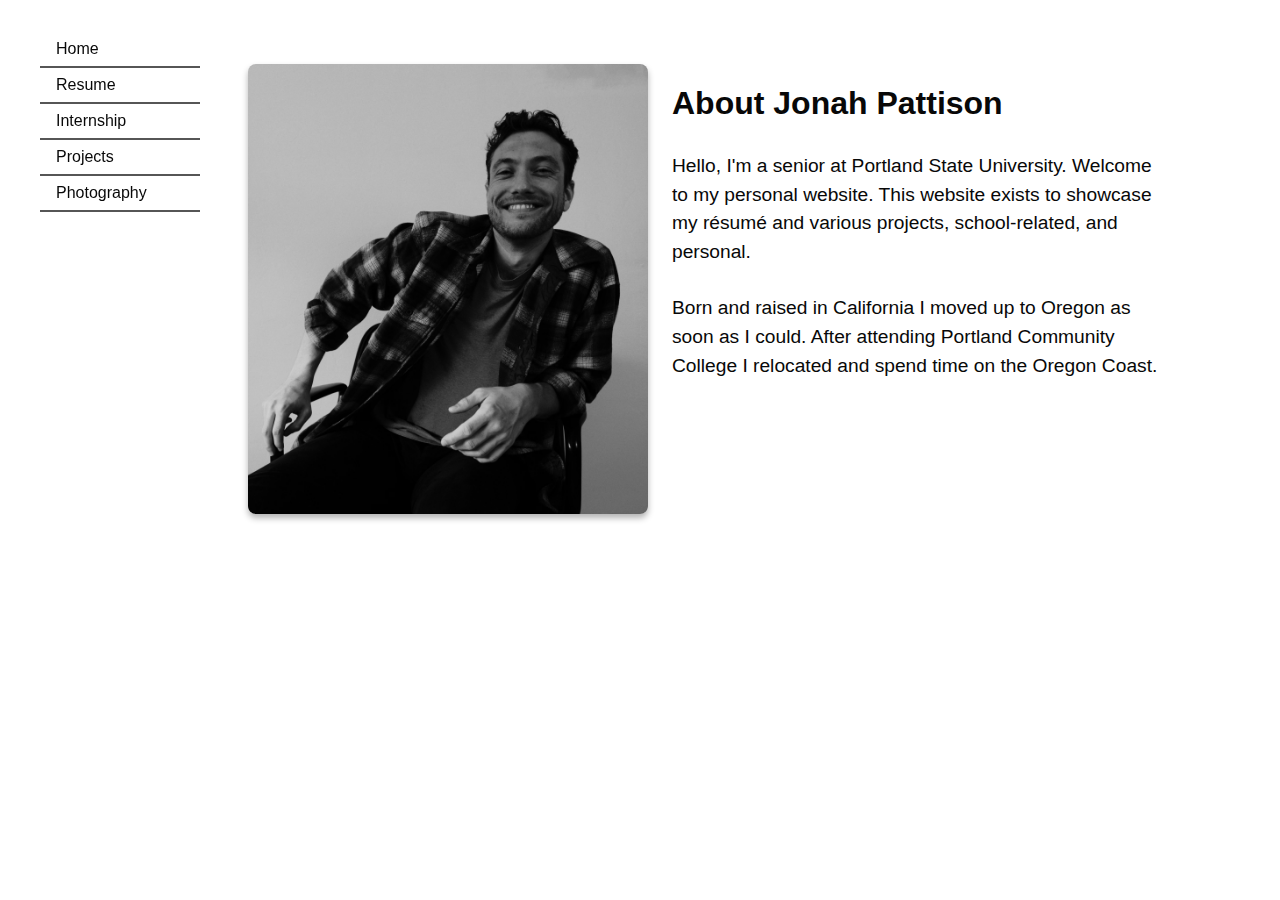
==== index.html @ e7f9ceef "uploading current state and resume.pdf for further testing" ====
<!DOCTYPE html>
<html lang="en">
  <head>
    <meta charset="UTF-8" />
    <meta name="viewport" content="width=device-width, initial-scale=1.0" />
    <title>My Personal Website</title>
    <link rel="stylesheet" href="styles/main.css" />
    <script defer src="scripts/main.js"></script>
  </head>
  <body>
    <nav class="sidebar">
      <ul>
        <li><a href="index.html">Home</a></li>
        <li><a href="resume.html">Resume</a></li>
        <li><a href="internship.html">Internship</a></li>
        <li><a href="projects.html">Projects</a></li>
        <li><a href="photography.html">Photography</a></li>
      </ul>
    </nav>
    <main>
      <section class="content">
        <img
          class="bio_image"
          src="images/Jonah_B&W04_Original.jpg"
          alt="Black and white image of Jonah Pattison"
        />
        <section class="bio_section">
          <h1>About Jonah Pattison</h1>
          <p class="bio_text">
            Hello, I'm a senior at Portland State University. Welcome to my
            personal website. This website exists to showcase my résumé and
            various projects, school-related, and personal.
          </p>
          <p class="bio_text">
            Born and raised in California I moved up to Oregon as soon as I
            could. After attending Portland Community College I relocated and
            spend time on the Oregon Coast.
          </p>
        </section>
      </section>
    </main>
  </body>
</html>
---- styles/main.css ----
* {
  box-sizing: border-box;
}

:root {
  --black: #080808;
  --white: #fefefe;
  --gray: #565656;
  --gray-20: #ededf0;
  --light-gray: #f0f0f4;
  --sidebar-width: 200px;
}

body {
  margin: 0;
  font-family: "Open Sans", "Helvetica Neue", sans-serif;
  font-size: 1em;
  color: var(--black);
  background-image: url("../assets/paper_texture_1.jpg");
  background-size: cover;
  background-repeat: no-repeat;
  background-attachment: fixed;
}

/* side bar */
.sidebar {
  position: fixed;
  top: 0;
  left: 0;
  width: var(--sidebar-width);
  height: 100vh;
  display: flex;
  flex-direction: column;
  padding-top: 2rem;
}

.sidebar ul {
  list-style-type: none;
  margin: 0;
  padding: 1;
}

.sidebar li a {
  display: block;
  color: var(--black);
  padding: 0.5rem 1rem;
  text-align: left;
  text-decoration: none;
  border-bottom: 2px solid var(--gray);
  border-left: 0;
  border-right: 0;
  border-top: 0;
  position: relative;
  overflow: hidden;
  transition: color 0.3s ease;
}

.sidebar li a::before {
  content: "";
  position: absolute;
  top: 50%;
  left: -100%;
  width: 100%;
  height: 1.5rem;
  background-color: #cfff04;
  transform: translateY(-50%);
  z-index: -1;
  transition: left 0.3s ease;
}

.sidebar li a:hover {
  color: var(--black);
  font-size: 1.1em;
}

.sidebar li a:hover::before {
  left: 0;
}

/* Main Content */
.content {
  margin-left: calc(var(--sidebar-width) + 3rem);
  margin-top: 2rem;
  display: flex;
  align-items: flex-start;
  flex-wrap: wrap;
  padding-top: 2rem;
}

.bio_image {
  width: 400px;
  height: 450px;
  object-fit: cover;
  border-radius: 8px;
  box-shadow: 0 4px 6px rgba(0, 0, 0, 0.3);
  margin-right: 1.5rem;
}

.bio_section {
  display: flex;
  flex-direction: column;
  justify-content: flex-start;
  text-align: left;
  max-width: 600px;
  padding: 0;
}

.bio_text {
  margin-top: 0.5rem;
  font-size: 1.2em;
  line-height: 1.5;
  max-width: 500px;
}

/* pdf object container */
.pdfobject-container {
  height: 500px;
  border: 1px solid #ccc;
}
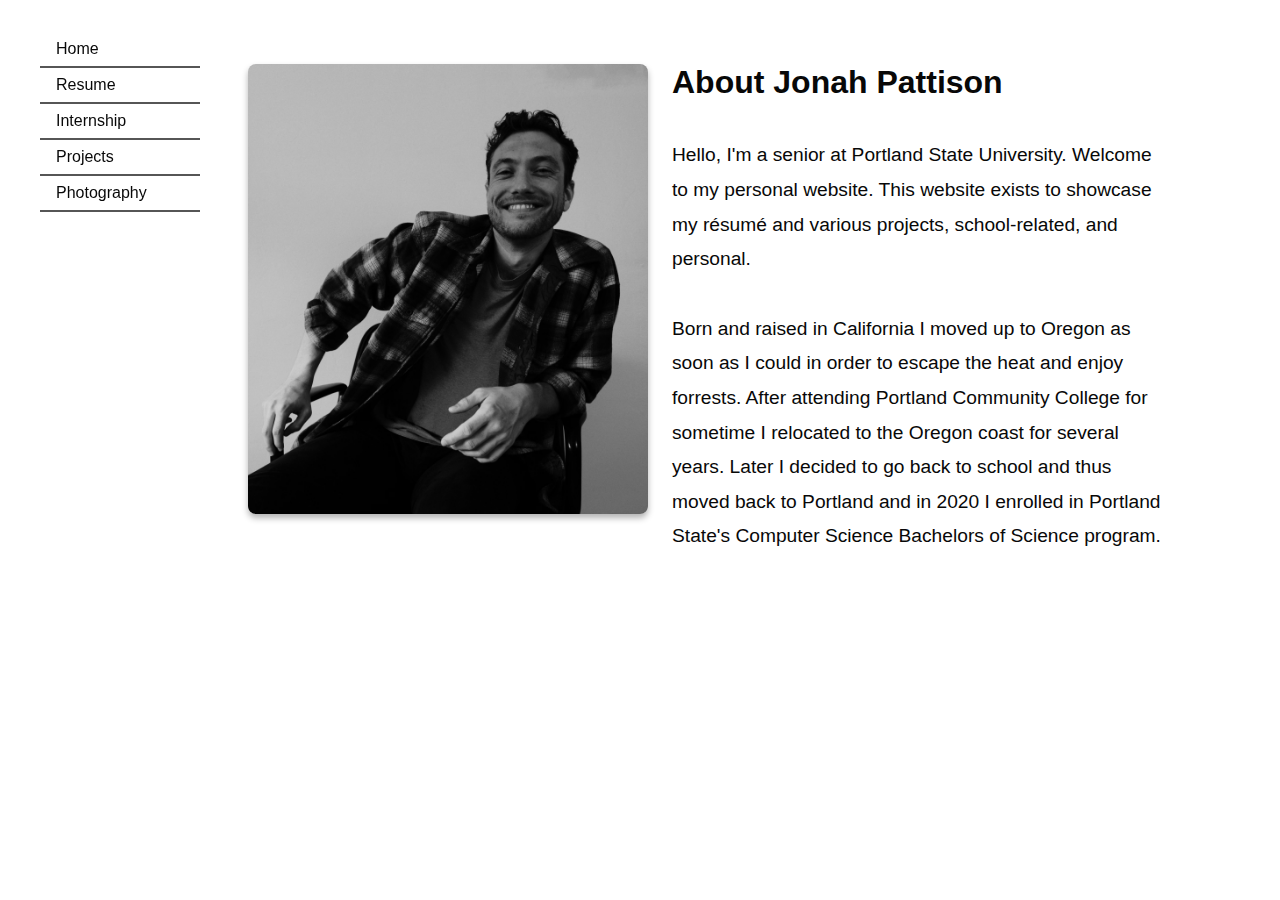
==== commit 11825f54: "completed projects.html and photograph.html added many photos in images subfolders" ====
--- a/index.html
+++ b/index.html
@@ -33,8 +33,11 @@
           </p>
           <p class="bio_text">
             Born and raised in California I moved up to Oregon as soon as I
-            could. After attending Portland Community College I relocated and
-            spend time on the Oregon Coast.
+            could in order to escape the heat and enjoy forrests. After
+            attending Portland Community College for sometime I relocated to the
+            Oregon coast for several years. Later I decided to go back to school
+            and thus moved back to Portland and in 2020 I enrolled in Portland
+            State's Computer Science Bachelors of Science program.
           </p>
         </section>
       </section>
--- a/styles/main.css
+++ b/styles/main.css
@@ -102,18 +102,90 @@
   justify-content: flex-start;
   text-align: left;
   max-width: 600px;
-  padding: 0;
+  margin-top: 0;
+  margin-bottom: 1rem;
 }
 
 .bio_text {
-  margin-top: 0.5rem;
+  margin-top: 0;
+  padding-top: 1rem;
   font-size: 1.2em;
-  line-height: 1.5;
+  line-height: 1.8;
   max-width: 500px;
 }
 
-/* pdf object container */
-.pdfobject-container {
-  height: 500px;
-  border: 1px solid #ccc;
+.bio_section h1 {
+  margin-top: 0;
+  padding-top: 0;
 }
+
+.bio_section ol {
+  font-size: 1.2em;
+  line-height: 1.5;
+}
+
+.bio_section ol li {
+  margin-bottom: 1rem;
+}
+
+.bio_section ol li strong {
+  font-size: 1.2rem;
+}
+
+.resume-content h1 {
+  text-align: center;
+  margin-bottom: 1 rem;
+  width: 100%;
+}
+
+.resume-content iframe {
+  display: block;
+  margin: 0 auto;
+  max-width: 100%;
+}
+.top_links {
+  display: flex;
+  justify-content: left;
+  gap: 1rem;
+  margin-bottom: 1.5rem;
+}
+
+.top_links a img {
+  border: 2px solid var(--black);
+  width: 280px;
+  height: 90px;
+  transition: transform 0.3s ease, box-shadow 0.3s ease;
+  background-color: var(--white);
+}
+
+.top_links a img:hover {
+  transform: scale(1.1);
+  box-shadow: 0 6px 10px rgba(0, 0, 0, 0.4);
+}
+
+/* for photography.html */
+/* gallery styles */
+.gallery {
+  margin-top: 2rem;
+  margin-bottom: 3rem;
+}
+
+.gallery h2 {
+  margin: 1.5rem 0 1rem;
+  font-size: 1.5rem;
+  color: var(--black);
+}
+
+.gallery-section {
+  display: flex;
+  flex-wrap: wrap;
+  gap: 1rem;
+  justify-content: flex-start;
+}
+
+.gallery-section img {
+  flex: 1 1 calc(33.333% - 1rem);
+  max-width: calc(33.333% - 1rem);
+  height: auto;
+  object-fit: cover;
+}
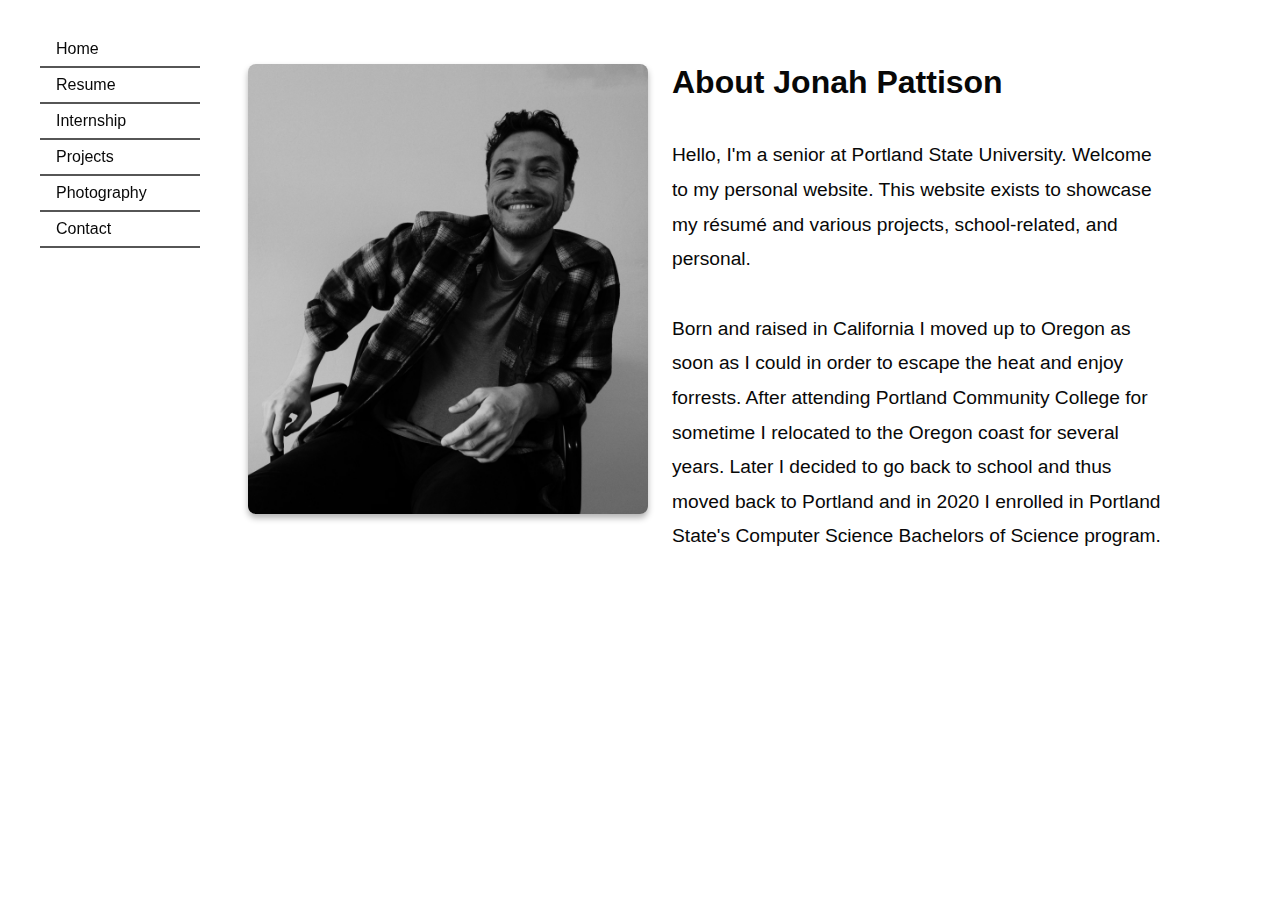
==== commit ebdeddcc: "fixed contact page not showing up in navbar" ====
--- a/index.html
+++ b/index.html
@@ -15,6 +15,7 @@
         <li><a href="internship.html">Internship</a></li>
         <li><a href="projects.html">Projects</a></li>
         <li><a href="photography.html">Photography</a></li>
+        <li><a href="contact.html">Contact</a></li>
       </ul>
     </nav>
     <main>
--- a/styles/main.css
+++ b/styles/main.css
@@ -156,6 +156,7 @@
   height: 90px;
   transition: transform 0.3s ease, box-shadow 0.3s ease;
   background-color: var(--white);
+  object-fit: contain;
 }
 
 .top_links a img:hover {
@@ -189,3 +190,29 @@
   height: auto;
   object-fit: cover;
 }
+
+@media (max-width: 768px) {
+  .gallery-section {
+    flex-direction: column;
+    align-items: center;
+  }
+
+  .gallery-section img {
+    flex: 1 1 100%;
+    max-width: 100%;
+  }
+}
+
+/* specifc styles needed for realiging text on photography.html */
+.content.photography-content {
+  display: block;
+}
+
+.content.photography-content h1 {
+  margin-bottom: 1rem;
+}
+
+.content.photography-content p {
+  margin-top: 0;
+  line-height: 1.6;
+}
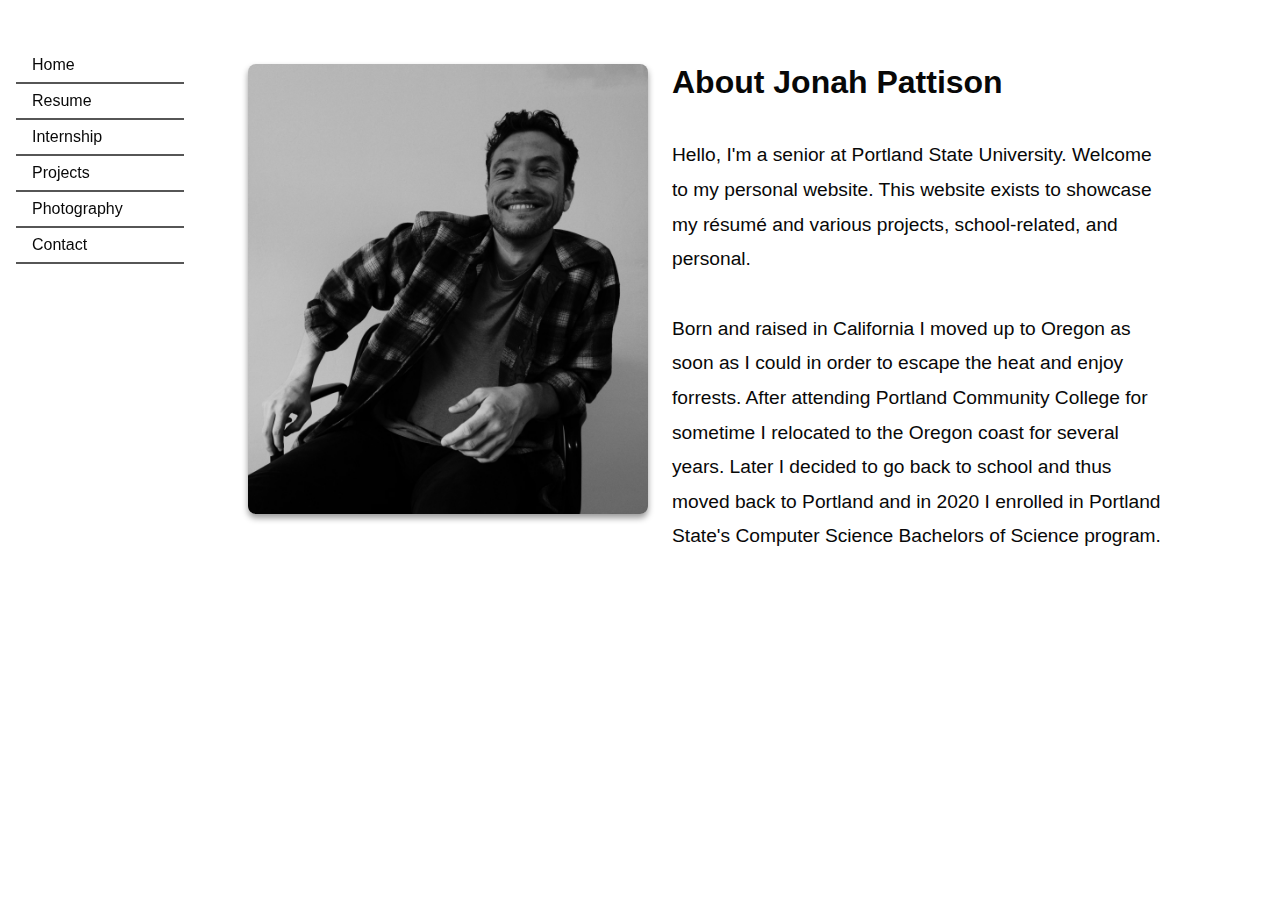
==== commit 791a4036: "lots of edits for all webpages for various mobile views" ====
--- a/index.html
+++ b/index.html
@@ -8,6 +8,9 @@
     <script defer src="scripts/main.js"></script>
   </head>
   <body>
+    <div class="hamburger">
+      <i class="fa fa-bars" aria-hidden="true"></i>
+    </div>
     <nav class="sidebar">
       <ul>
         <li><a href="index.html">Home</a></li>
@@ -21,18 +24,18 @@
     <main>
       <section class="content">
         <img
-          class="bio_image"
+          class="bio-image"
           src="images/Jonah_B&W04_Original.jpg"
           alt="Black and white image of Jonah Pattison"
         />
-        <section class="bio_section">
+        <section class="bio-section">
           <h1>About Jonah Pattison</h1>
-          <p class="bio_text">
+          <p class="bio-text">
             Hello, I'm a senior at Portland State University. Welcome to my
             personal website. This website exists to showcase my résumé and
             various projects, school-related, and personal.
           </p>
-          <p class="bio_text">
+          <p class="bio-text">
             Born and raised in California I moved up to Oregon as soon as I
             could in order to escape the heat and enjoy forrests. After
             attending Portland Community College for sometime I relocated to the
--- a/styles/main.css
+++ b/styles/main.css
@@ -8,7 +8,10 @@
   --gray: #565656;
   --gray-20: #ededf0;
   --light-gray: #f0f0f4;
+  --stone-blue: #59788e;
+  --highlighter: #cfff04;
   --sidebar-width: 200px;
+  --shadow: rgba(0, 0, 0, 0.4);
 }
 
 body {
@@ -37,7 +40,7 @@
 .sidebar ul {
   list-style-type: none;
   margin: 0;
-  padding: 1;
+  padding: 1rem;
 }
 
 .sidebar li a {
@@ -47,12 +50,9 @@
   text-align: left;
   text-decoration: none;
   border-bottom: 2px solid var(--gray);
-  border-left: 0;
-  border-right: 0;
-  border-top: 0;
   position: relative;
   overflow: hidden;
-  transition: color 0.3s ease;
+  transition: color 0.3s ease, font-size 0.3s ease;
 }
 
 .sidebar li a::before {
@@ -62,7 +62,7 @@
   left: -100%;
   width: 100%;
   height: 1.5rem;
-  background-color: #cfff04;
+  background-color: var(--highlighter);
   transform: translateY(-50%);
   z-index: -1;
   transition: left 0.3s ease;
@@ -75,6 +75,21 @@
 
 .sidebar li a:hover::before {
   left: 0;
+}
+
+/* hamburger menu for mobile screens */
+.hamburger {
+  display: none;
+  position: fixed;
+  top: 10px;
+  left: 10px;
+  font-size: 2rem;
+  cursor: pointer;
+  z-index: 9999;
+  color: var(--black);
+  background: var(--white);
+  padding: 0.5rem;
+  border-radius: 5px;
 }
 
 /* Main Content */
@@ -87,16 +102,16 @@
   padding-top: 2rem;
 }
 
-.bio_image {
+.bio-image {
   width: 400px;
   height: 450px;
   object-fit: cover;
   border-radius: 8px;
-  box-shadow: 0 4px 6px rgba(0, 0, 0, 0.3);
+  box-shadow: 0 4px 6px var(--shadow);
   margin-right: 1.5rem;
 }
 
-.bio_section {
+.bio-section {
   display: flex;
   flex-direction: column;
   justify-content: flex-start;
@@ -106,7 +121,7 @@
   margin-bottom: 1rem;
 }
 
-.bio_text {
+.bio-text {
   margin-top: 0;
   padding-top: 1rem;
   font-size: 1.2em;
@@ -114,44 +129,55 @@
   max-width: 500px;
 }
 
-.bio_section h1 {
+.bio-section h1 {
   margin-top: 0;
   padding-top: 0;
 }
 
-.bio_section ol {
+.bio-section ol {
   font-size: 1.2em;
   line-height: 1.5;
 }
 
-.bio_section ol li {
+.bio-section ol li {
   margin-bottom: 1rem;
 }
 
-.bio_section ol li strong {
-  font-size: 1.2rem;
-}
-
-.resume-content h1 {
+/* Internship specific styles */
+.internship-content {
+  display: flex;
+  flex-direction: column;
+  align-items: center;
   text-align: center;
-  margin-bottom: 1 rem;
-  width: 100%;
-}
-
-.resume-content iframe {
-  display: block;
-  margin: 0 auto;
-  max-width: 100%;
-}
-.top_links {
+}
+
+.internship-content .bio-section {
+  max-width: 800px;
+}
+
+.bio-section p,
+.bio-section ol {
+  font-size: 1.2em;
+  line-height: 1.8;
+}
+
+.internship-content .top-links {
+  justify-content: center;
+}
+
+.internship-content ol {
+  text-align: left;
+}
+
+.top-links {
   display: flex;
   justify-content: left;
   gap: 1rem;
   margin-bottom: 1.5rem;
 }
 
-.top_links a img {
-  border: 2px solid var(--black);
+.top-links a img {
+  border: 5px solid var(--white);
   width: 280px;
   height: 90px;
   transition: transform 0.3s ease, box-shadow 0.3s ease;
@@ -159,9 +185,22 @@
   object-fit: contain;
 }
 
-.top_links a img:hover {
+.top-links a img:hover {
   transform: scale(1.1);
   box-shadow: 0 6px 10px rgba(0, 0, 0, 0.4);
+}
+
+/* Reseume specific styles */
+.resume-content h1 {
+  text-align: center;
+  width: 100%;
+}
+
+.resume-content iframe {
+  display: block;
+  margin: 0 auto;
+  max-width: 100%;
+  max-height: 100%;
 }
 
 /* for photography.html */
@@ -172,7 +211,7 @@
 }
 
 .gallery h2 {
-  margin: 1.5rem 0 1rem;
+  font-weight: normal;
   font-size: 1.5rem;
   color: var(--black);
 }
@@ -191,7 +230,239 @@
   object-fit: cover;
 }
 
+/* specifc styles needed for realiging text on photography.html */
+.content.photography-content {
+  display: block;
+}
+
+.content.photography-content h1 {
+  margin-bottom: 1rem;
+  text-align: center;
+}
+
+.content.photography-content p {
+  margin-top: 0;
+  line-height: 1.6;
+  text-align: center;
+}
+
+/* code for form on contact page */
+.page-title {
+  margin-left: calc(200px + 2rem);
+  font-size: 2rem;
+  color: #333;
+}
+
+.contact-container {
+  max-width: 600px;
+  margin: 2rem auto;
+  padding: 2rem;
+  border: 1px solid var(--gray-20);
+  border-radius: 10px;
+  background-color: var(--white);
+}
+
+/* Inquiry Fieldset */
+.inquiry-fieldset {
+  border: 1px solid var(--gray-20);
+  border-radius: 5px;
+  margin-bottom: 1.5rem;
+  padding: 1rem;
+}
+
+.inquiry-fieldset legend {
+  font-weight: bold;
+  font-size: 1.2rem;
+}
+
+.inquiry-fieldset label {
+  display: block;
+  margin-bottom: 0.5rem;
+  font-size: 1rem;
+  color: var(--gray);
+}
+
+/* Form Styling */
+.signup-form {
+  display: flex;
+  flex-direction: column;
+}
+
+.signup-form h2 {
+  margin-top: 0;
+}
+
+.signup-form p {
+  color: var(--gray);
+  margin-bottom: 1.5rem;
+}
+
+.form-group {
+  display: flex;
+  flex-direction: column;
+  margin-bottom: 1.5rem;
+}
+
+.form-group label {
+  font-weight: bold;
+  margin-bottom: 0.5rem;
+}
+
+.form-group input {
+  padding: 0.5rem;
+  border: 1px solid var(--gray-20);
+  border-radius: 5px;
+}
+
+/* Button Group */
+.button-group {
+  display: flex;
+  gap: 1rem;
+}
+
+.button-group button {
+  flex: 1;
+  padding: 0.75rem;
+  font-size: 1rem;
+  border: none;
+  border-radius: 5px;
+  cursor: pointer;
+}
+
+.button-group button:active {
+  transform: translateY(1px);
+  box-shadow: inset 0 0 5px var(--shadow);
+}
+
+.button-group button[type="submit"] {
+  background-color: var(--stone-blue);
+  color: var(--white);
+  border: 1px solid var(--gray);
+}
+
+.button-group button[type="reset"] {
+  background-color: var(--gray-20);
+  color: var(--black);
+  border: 1px solid var(--gray);
+}
+
+.button-group button:hover {
+  opacity: 0.9;
+}
+
+/* Social Media Section */
+.social-section h3 {
+  margin: 2rem 0 1rem;
+  font-size: 1.2rem;
+  text-align: center;
+}
+
+.social-icons {
+  display: flex;
+  justify-content: center;
+  gap: 2rem;
+}
+
+.social-icons a img {
+  width: 60px;
+  height: 60px;
+  transition: transform 0.3s ease, box-shadow 0.3s ease;
+}
+
+.social-icons a img:hover {
+  transform: scale(1.1);
+  box-shadow: 0 4px 6px rgba(0, 0, 0, 0.2);
+}
+
+/* for icons from Font Awesome */
+.social-icons {
+  display: flex;
+  gap: 20px;
+  align-items: center;
+}
+
+.social-icons a {
+  text-decoration: none;
+  font-size: 36px;
+  color: var(--gray);
+}
+
+.social-icons a:hover {
+  color: var(--stone-blue);
+}
+
+/* tablet media query */
 @media (max-width: 768px) {
+  .content {
+    margin-left: 0;
+    padding: 1rem;
+    justify-content: center;
+  }
+
+  .bio-image,
+  .bio-section {
+    margin: 0 auto;
+    max-width: 100%;
+    width: 100%;
+  }
+
+  .sidebar {
+    width: 100%;
+    height: auto;
+    position: relative;
+  }
+
+  .sidebar ul li a {
+    font-size: 1.2em;
+  }
+
+  .gallery-section img {
+    flex: 1 1 calc(100% - 1rem);
+    max-width: calc(100% - 1rem);
+  }
+
+  .page-title {
+    margin-left: 0;
+    text-align: center;
+  }
+
+  .resume-content iframe {
+    width: 100%;
+    height: auto;
+  }
+}
+
+/* mobile media query */
+@media (max-width: 480px) {
+  .sidebar {
+    display: none;
+  }
+
+  .sidebar.active {
+    display: flex;
+  }
+
+  .hamburger {
+    display: block;
+  }
+
+  .content {
+    margin: 0 auto;
+    padding: 1rem;
+    display: flex;
+    flex-direction: column;
+    align-items: center;
+    text-align: center;
+  }
+
+  .bio-image,
+  .bio-section,
+  .gallery-section img {
+    width: 100%;
+    max-width: 100%;
+    margin: 0 auto;
+  }
+
   .gallery-section {
     flex-direction: column;
     align-items: center;
@@ -201,18 +472,14 @@
     flex: 1 1 100%;
     max-width: 100%;
   }
-}
-
-/* specifc styles needed for realiging text on photography.html */
-.content.photography-content {
-  display: block;
-}
-
-.content.photography-content h1 {
-  margin-bottom: 1rem;
-}
-
-.content.photography-content p {
-  margin-top: 0;
-  line-height: 1.6;
-}
+
+  .page-title {
+    margin-left: 0;
+    text-align: center;
+  }
+
+  .resume-content iframe {
+    width: 100%;
+    height: auto;
+  }
+}
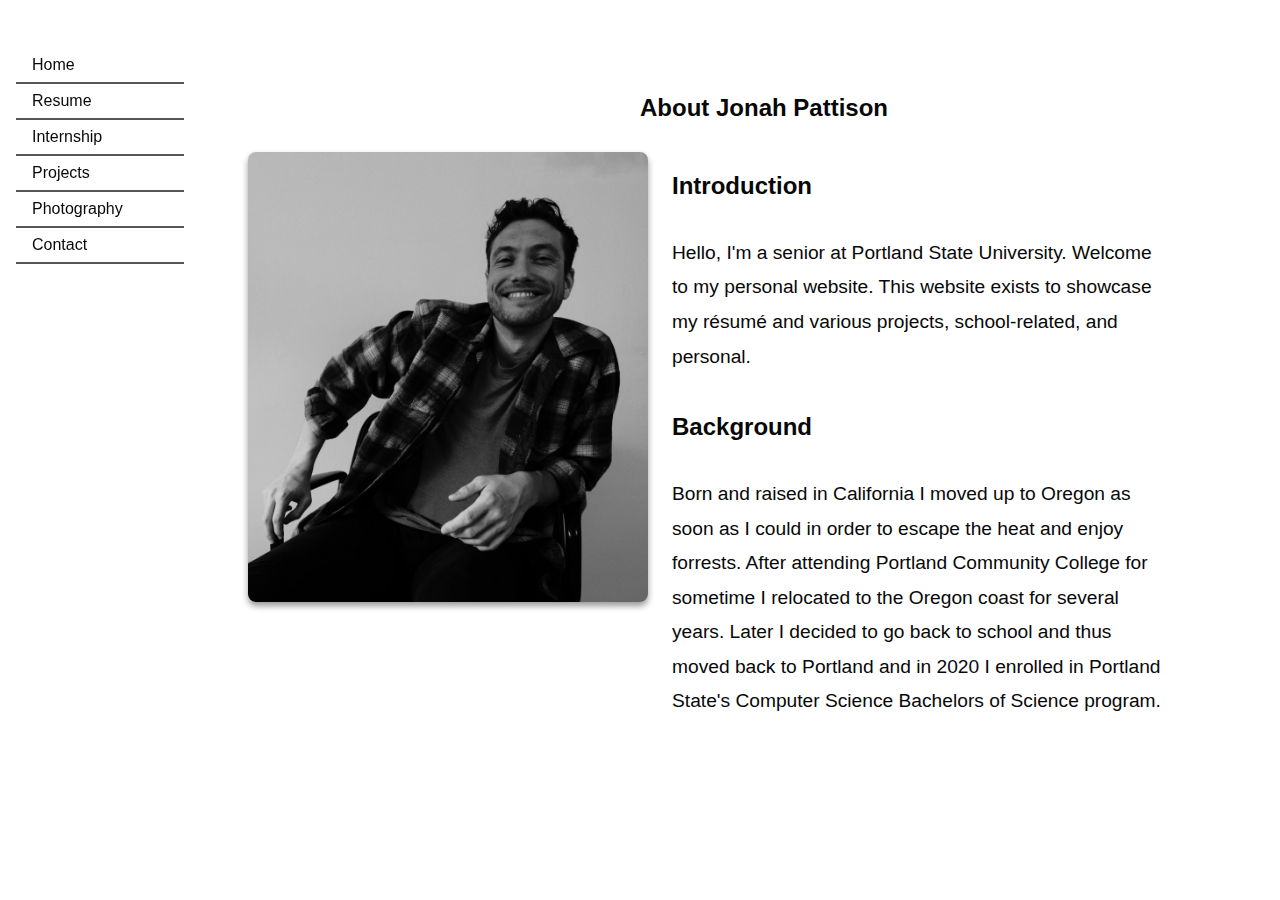
==== commit fac4c21b: "cleared all HTML warnings and esnure css was free of errors" ====
--- a/index.html
+++ b/index.html
@@ -8,9 +8,7 @@
     <script defer src="scripts/main.js"></script>
   </head>
   <body>
-    <div class="hamburger">
-      <i class="fa fa-bars" aria-hidden="true"></i>
-    </div>
+    <div class="mobile-top-bar">menu</div>
     <nav class="sidebar">
       <ul>
         <li><a href="index.html">Home</a></li>
@@ -23,18 +21,20 @@
     </nav>
     <main>
       <section class="content">
+        <h1 class="main-heading">About Jonah Pattison</h1>
         <img
           class="bio-image"
           src="images/Jonah_B&W04_Original.jpg"
           alt="Black and white image of Jonah Pattison"
         />
         <section class="bio-section">
-          <h1>About Jonah Pattison</h1>
+          <h2>Introduction</h2>
           <p class="bio-text">
             Hello, I'm a senior at Portland State University. Welcome to my
             personal website. This website exists to showcase my résumé and
             various projects, school-related, and personal.
           </p>
+          <h2>Background</h2>
           <p class="bio-text">
             Born and raised in California I moved up to Oregon as soon as I
             could in order to escape the heat and enjoy forrests. After
--- a/styles/main.css
+++ b/styles/main.css
@@ -25,7 +25,7 @@
   background-attachment: fixed;
 }
 
-/* side bar */
+/* SIDE BAR MENU  28 - 78 */
 .sidebar {
   position: fixed;
   top: 0;
@@ -77,21 +77,7 @@
   left: 0;
 }
 
-/* hamburger menu for mobile screens */
-.hamburger {
-  display: none;
-  position: fixed;
-  top: 10px;
-  left: 10px;
-  font-size: 2rem;
-  cursor: pointer;
-  z-index: 9999;
-  color: var(--black);
-  background: var(--white);
-  padding: 0.5rem;
-  border-radius: 5px;
-}
-
+/* HOME PAGE 80 - 130 */
 /* Main Content */
 .content {
   margin-left: calc(var(--sidebar-width) + 3rem);
@@ -100,6 +86,16 @@
   align-items: flex-start;
   flex-wrap: wrap;
   padding-top: 2rem;
+}
+
+.main-heading {
+  font-size: 1.5rem;
+  text-align: center;
+  color: var(--black);
+  padding: 10px 20px;
+  margin: 20px 0;
+  width: 100%;
+  flex-basis: 100%;
 }
 
 .bio-image {
@@ -107,7 +103,7 @@
   height: 450px;
   object-fit: cover;
   border-radius: 8px;
-  box-shadow: 0 4px 6px var(--shadow);
+  box-shadow: 0 4px 6px rgba(0, 0, 0, 0.4);
   margin-right: 1.5rem;
 }
 
@@ -143,6 +139,7 @@
   margin-bottom: 1rem;
 }
 
+/* RESUME PAGE 131 - 177 */
 /* Internship specific styles */
 .internship-content {
   display: flex;
@@ -190,6 +187,7 @@
   box-shadow: 0 6px 10px rgba(0, 0, 0, 0.4);
 }
 
+/* RESUME PAGE 178 - 190 */
 /* Reseume specific styles */
 .resume-content h1 {
   text-align: center;
@@ -203,7 +201,7 @@
   max-height: 100%;
 }
 
-/* for photography.html */
+/* PHOTOGRAPHY PAGE 191 - 232 */
 /* gallery styles */
 .gallery {
   margin-top: 2rem;
@@ -246,11 +244,11 @@
   text-align: center;
 }
 
-/* code for form on contact page */
+/* CONTACT PAGE 234 - 397 */
 .page-title {
   margin-left: calc(200px + 2rem);
   font-size: 2rem;
-  color: #333;
+  color: var(--black);
 }
 
 .contact-container {
@@ -264,7 +262,7 @@
 
 /* Inquiry Fieldset */
 .inquiry-fieldset {
-  border: 1px solid var(--gray-20);
+  border: 1px solid var(--black);
   border-radius: 5px;
   margin-bottom: 1.5rem;
   padding: 1rem;
@@ -293,7 +291,7 @@
 }
 
 .signup-form p {
-  color: var(--gray);
+  color: var(--black);
   margin-bottom: 1.5rem;
 }
 
@@ -310,8 +308,12 @@
 
 .form-group input {
   padding: 0.5rem;
-  border: 1px solid var(--gray-20);
+  border: 1px solid var(--black);
   border-radius: 5px;
+}
+
+textarea {
+  border: 1px solid var(--black);
 }
 
 /* Button Group */
@@ -391,29 +393,69 @@
   color: var(--stone-blue);
 }
 
+.mobile-top-bar {
+  display: none;
+  position: fixed;
+  top: 0;
+  width: 100%;
+  height: 3rem;
+  background-color: var(--light-gray);
+  border-bottom: 1px solid var(--gray);
+  z-index: 9999;
+  text-align: center;
+  font-size: 1.5rem;
+  line-height: 3rem;
+  cursor: pointer;
+  font-weight: bold;
+}
+
 /* tablet media query */
+/* For standard tablets */
 @media (max-width: 768px) {
   .content {
     margin-left: 0;
     padding: 1rem;
-    justify-content: center;
-  }
-
-  .bio-image,
+    display: flex;
+    flex-direction: column;
+    align-items: center;
+  }
+
+  .bio-image {
+    width: auto;
+    height: auto;
+    max-width: 100%;
+    object-fit: contain;
+    margin: 0 auto;
+    display: block;
+  }
+
   .bio-section {
     margin: 0 auto;
     max-width: 100%;
     width: 100%;
+    text-align: center;
   }
 
   .sidebar {
     width: 100%;
     height: auto;
     position: relative;
+    margin-bottom: 2rem;
   }
 
   .sidebar ul li a {
     font-size: 1.2em;
+  }
+
+  .top-links {
+    flex-direction: column;
+    align-items: center;
+  }
+
+  .top-links a img {
+    width: 100%;
+    max-width: 400px;
+    margin-bottom: 1rem;
   }
 
   .gallery-section img {
@@ -428,31 +470,235 @@
 
   .resume-content iframe {
     width: 100%;
-    height: auto;
+    height: 80vh;
+  }
+
+  .contact-container {
+    margin-top: 5rem;
+    padding: 1.5rem;
+  }
+
+  .sidebar {
+    height: auto;
+    position: relative;
+  }
+
+  .content {
+    margin-left: 0;
+    padding: 2rem;
+  }
+
+  .resume-content iframe {
+    width: 100%;
+    height: 80vh;
+  }
+}
+
+/* tablet media query */
+/* For various ipads */
+@media (max-width: 810px) {
+  .content {
+    margin-left: 0;
+    padding: 1rem;
+    display: flex;
+    flex-direction: column;
+    align-items: center;
+  }
+
+  .bio-image {
+    width: auto;
+    height: auto;
+    max-width: 100%;
+    object-fit: contain;
+    margin: 0 auto;
+    display: block;
+  }
+
+  .bio-section {
+    margin: 0 auto;
+    max-width: 100%;
+    width: 100%;
+    text-align: center;
+  }
+
+  .sidebar {
+    width: 100%;
+    height: auto;
+    position: relative;
+    margin-bottom: 2rem;
+  }
+
+  .sidebar ul li a {
+    font-size: 1.2em;
+  }
+
+  .top-links {
+    flex-direction: column;
+    align-items: center;
+  }
+
+  .top-links a img {
+    width: 100%;
+    max-width: 400px;
+    margin-bottom: 1rem;
+  }
+
+  .gallery-section img {
+    flex: 1 1 calc(100% - 1rem);
+    max-width: calc(100% - 1rem);
+  }
+
+  .page-title {
+    margin-left: 0;
+    text-align: center;
+  }
+
+  .resume-content iframe {
+    width: 100%;
+    height: 80vh;
+  }
+
+  .contact-container {
+    margin-top: 5rem;
+    padding: 1.5rem;
+  }
+
+  .sidebar {
+    height: auto;
+    position: relative;
+  }
+
+  .content {
+    margin-left: 0;
+    padding: 2rem;
+  }
+
+  .resume-content iframe {
+    width: 100%;
+    height: 80vh;
+  }
+}
+
+/* media query for ipads */
+/* For larger ipads */
+@media (max-width: 1024px) {
+  .content {
+    margin-left: 0;
+    padding: 1rem;
+    display: flex;
+    flex-direction: column;
+    align-items: center;
+  }
+
+  .bio-image {
+    width: auto;
+    height: auto;
+    max-width: 100%;
+    object-fit: contain;
+    margin: 0 auto;
+    display: block;
+  }
+
+  .bio-section {
+    margin: 0 auto;
+    max-width: 100%;
+    width: 100%;
+    text-align: center;
+  }
+
+  .sidebar {
+    width: 100%;
+    height: auto;
+    position: relative;
+    margin-bottom: 2rem;
+  }
+
+  .sidebar ul li a {
+    font-size: 1.2em;
+  }
+
+  .top-links {
+    flex-direction: column;
+    align-items: center;
+  }
+
+  .top-links a img {
+    width: 100%;
+    max-width: 400px;
+    margin-bottom: 1rem;
+  }
+
+  .gallery-section img {
+    flex: 1 1 calc(100% - 1rem);
+    max-width: calc(100% - 1rem);
+  }
+
+  .page-title {
+    margin-left: 0;
+    text-align: center;
+  }
+
+  .resume-content iframe {
+    width: 100%;
+    height: 80vh;
+  }
+
+  .contact-container {
+    margin-top: 5rem;
+    padding: 1.5rem;
+  }
+
+  .sidebar {
+    height: auto;
+    position: relative;
+  }
+
+  .content {
+    margin-left: 0;
+    padding: 2rem;
+  }
+
+  .resume-content iframe {
+    width: 100%;
+    height: 80vh;
   }
 }
 
 /* mobile media query */
+/* For standard mobile devices */
 @media (max-width: 480px) {
+  main {
+    margin-top: 3.5rem;
+  }
+
   .sidebar {
     display: none;
+    transform: translateX(-100%);
+    position: fixed;
+    top: 0;
+    left: 0;
+    width: var(--sidebar-width);
+    height: 100vh;
+    background: var(--gray-20);
+    transition: transform 0.3s ease;
+    overflow-y: auto;
   }
 
   .sidebar.active {
+    display: block;
+    transform: translateX(0);
+  }
+
+  .mobile-top-bar {
+    display: block;
+  }
+
+  .content {
+    margin: 0;
+    padding: 3rem;
     display: flex;
-  }
-
-  .hamburger {
-    display: block;
-  }
-
-  .content {
-    margin: 0 auto;
-    padding: 1rem;
-    display: flex;
-    flex-direction: column;
-    align-items: center;
-    text-align: center;
+    flex-direction: column;
+    align-items: center;
   }
 
   .bio-image,
@@ -463,6 +709,17 @@
     margin: 0 auto;
   }
 
+  .top-links {
+    flex-direction: column;
+    align-items: center;
+  }
+
+  .top-links a img {
+    width: 100%;
+    max-width: 300px;
+    margin-bottom: 1rem;
+  }
+
   .gallery-section {
     flex-direction: column;
     align-items: center;
@@ -480,6 +737,126 @@
 
   .resume-content iframe {
     width: 100%;
-    height: auto;
-  }
-}
+    height: 70vh;
+  }
+
+  /* added to specifcally reformat Projects page */
+  .project-row {
+    flex-direction: column;
+    align-items: center;
+  }
+
+  .project-row img {
+    width: 100%;
+    height: auto;
+  }
+
+  /* for contact html */
+  .contact-container {
+    width: 95%;
+    margin: 1rem auto;
+  }
+
+  .form-group input,
+  textarea {
+    width: 100%;
+  }
+}
+
+/* Media Query for iphone 16 and other modern devices */
+/* mobile media query */
+@media (max-width: 390px) {
+  main {
+    margin-top: 3.5rem;
+  }
+
+  .sidebar {
+    display: none;
+    transform: translateX(-100%);
+    position: fixed;
+    top: 0;
+    left: 0;
+    width: var(--sidebar-width);
+    height: 100vh;
+    background: var(--gray-20);
+    transition: transform 0.3s ease;
+    overflow-y: auto;
+  }
+
+  .sidebar.active {
+    display: block;
+    transform: translateX(0);
+  }
+
+  .mobile-top-bar {
+    display: block;
+  }
+
+  .content {
+    margin: 0;
+    padding: 3rem;
+    display: flex;
+    flex-direction: column;
+    align-items: center;
+  }
+
+  .bio-image,
+  .bio-section,
+  .gallery-section img {
+    width: 100%;
+    max-width: 100%;
+    margin: 0 auto;
+  }
+
+  .top-links {
+    flex-direction: column;
+    align-items: center;
+  }
+
+  .top-links a img {
+    width: 100%;
+    max-width: 300px;
+    margin-bottom: 1rem;
+  }
+
+  .gallery-section {
+    flex-direction: column;
+    align-items: center;
+  }
+
+  .gallery-section img {
+    flex: 1 1 100%;
+    max-width: 100%;
+  }
+
+  .page-title {
+    margin-left: 0;
+    text-align: center;
+  }
+
+  .resume-content iframe {
+    width: 100%;
+  }
+
+  /* added to specifcally reformat Projects page */
+  .project-row {
+    flex-direction: column;
+    align-items: center;
+  }
+
+  .project-row img {
+    width: 100%;
+    height: auto;
+  }
+
+  /* for contact html */
+  .contact-container {
+    width: 95%;
+    margin: 1rem auto;
+  }
+
+  .form-group input,
+  textarea {
+    width: 100%;
+  }
+}
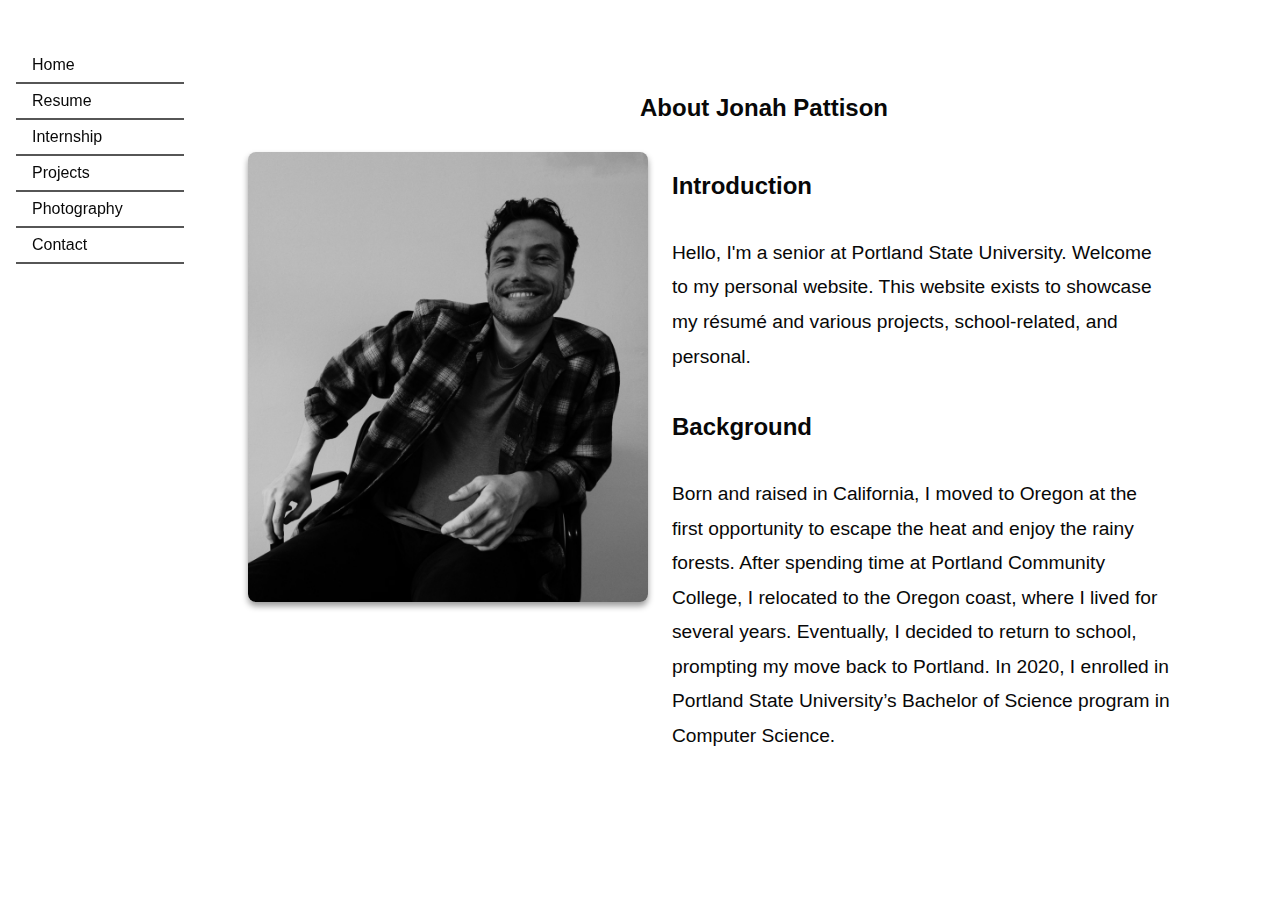
==== commit 8e8d1538: "fixed grammar and typos throughout all writing" ====
--- a/index.html
+++ b/index.html
@@ -36,12 +36,13 @@
           </p>
           <h2>Background</h2>
           <p class="bio-text">
-            Born and raised in California I moved up to Oregon as soon as I
-            could in order to escape the heat and enjoy forrests. After
-            attending Portland Community College for sometime I relocated to the
-            Oregon coast for several years. Later I decided to go back to school
-            and thus moved back to Portland and in 2020 I enrolled in Portland
-            State's Computer Science Bachelors of Science program.
+            Born and raised in California, I moved to Oregon at the first
+            opportunity to escape the heat and enjoy the rainy forests. After
+            spending time at Portland Community College, I relocated to the
+            Oregon coast, where I lived for several years. Eventually, I decided
+            to return to school, prompting my move back to Portland. In 2020, I
+            enrolled in Portland State University’s Bachelor of Science program
+            in Computer Science.
           </p>
         </section>
       </section>
